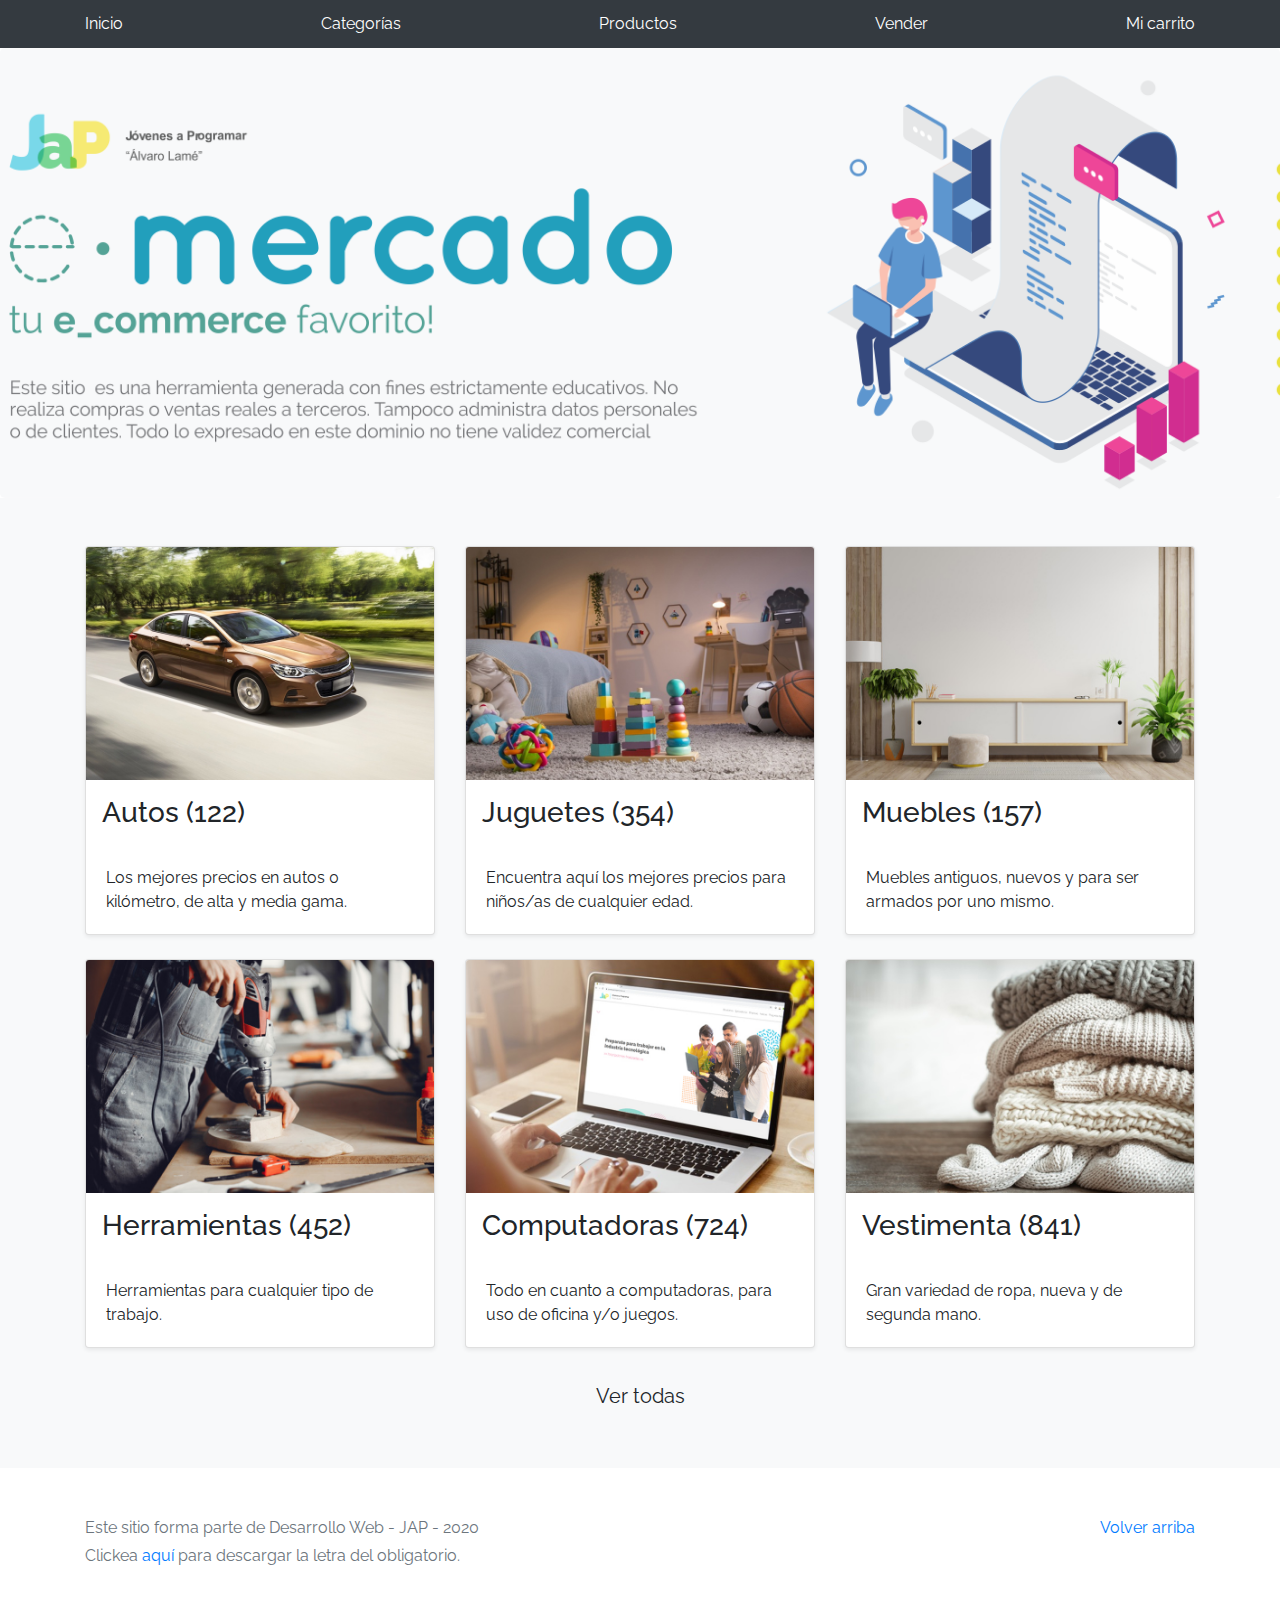
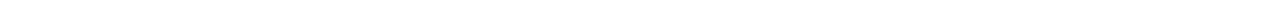
==== index.html @ 445aca76 "No mucho" ====
<!DOCTYPE html>
<!-- saved from url=(0049)https://getbootstrap.com/docs/4.3/examples/album/ -->
<html lang="en">
  <head>
    <meta http-equiv="Content-Type" content="text/html; charset=UTF-8">
    <meta name="viewport" content="width=device-width, initial-scale=1, shrink-to-fit=no">
    <meta name="description" content="">
    <title>eMercado - Todo lo que busques está aquí</title>

    <link rel="canonical" href="https://getbootstrap.com/docs/4.3/examples/album/">
    <link href="https://fonts.googleapis.com/css?family=Raleway:300,300i,400,400i,700,700i,900,900i" rel="stylesheet">
    <!-- Bootstrap core CSS -->
    <link href="css/bootstrap.min.css" rel="stylesheet">
    <link href="css/styles.css" rel="stylesheet">
    <script src="js/login.js"></script>
  </head>
  <body>
    <nav class="site-header sticky-top py-1 bg-dark">
      <div class="container d-flex flex-column flex-md-row justify-content-between">
        <a class="py-2 d-none d-md-inline-block" href="index.html">Inicio</a>
        <a class="py-2 d-none d-md-inline-block" href="categories.html">Categorías</a>
        <a class="py-2 d-none d-md-inline-block" href="products.html">Productos</a>
        <a class="py-2 d-none d-md-inline-block" href="sell.html">Vender</a>
        <a class="py-2 d-none d-md-inline-block" href="cart.html">Mi carrito</a>
      </div>
    </nav>
    <main role="main">
      <section class="jumbotron text-center">
        <div class="m-5">
          <h1></h1>
        </div>
      </section>
      <div class="album py-5 bg-light">
        <div class="container">
          <div class="row">
            <div class="col-md-4">
              <a href="categories.html" class="card mb-4 shadow-sm custom-card">
                <img class="bd-placeholder-img card-img-top"  src="img/cat1.jpg">
                <h3 class="m-3">Autos (122)</h3>
                <div class="card-body">
                  <p class="card-text">Los mejores precios en autos 0 kilómetro, de alta y media gama.</p>
                </div>
              </a>
            </div>
            <div class="col-md-4">
                <a href="categories.html" class="card mb-4 shadow-sm custom-card">
                  <img class="bd-placeholder-img card-img-top" src="img/cat2.jpg">
                  <h3 class="m-3">Juguetes (354)</h3>
                  <div class="card-body">
                    <p class="card-text">Encuentra aquí los mejores precios para niños/as de cualquier edad.</p>
                  </div>
                </a>
            </div>
            <div class="col-md-4">
                <a href="categories.html" class="card mb-4 shadow-sm custom-card">
                  <img class="bd-placeholder-img card-img-top" src="img/cat3.jpg">
                  <h3 class="m-3">Muebles (157)</h3>
                  <div class="card-body">
                    <p class="card-text">Muebles antiguos, nuevos y para ser armados por uno mismo.</p>
                  </div>
                </a>
            </div>
            <div class="col-md-4">
                <a href="categories.html" class="card mb-4 shadow-sm custom-card">
                  <img class="bd-placeholder-img card-img-top" src="img/cat4.jpg">
                  <h3 class="m-3">Herramientas (452)</h3>
                  <div class="card-body">
                    <p class="card-text">Herramientas para cualquier tipo de trabajo.</p>
                  </div>
                </a>
            </div>
            <div class="col-md-4">
                <a href="categories.html" class="card mb-4 shadow-sm custom-card">
                  <img class="bd-placeholder-img card-img-top" src="img/cat5.jpg">
                  <h3 class="m-3">Computadoras (724)</h3>
                  <div class="card-body">
                    <p class="card-text">Todo en cuanto a computadoras, para uso de oficina y/o juegos.</p>
                  </div>
                </a>
            </div>
            <div class="col-md-4">
                <a href="categories.html" class="card mb-4 shadow-sm custom-card">
                  <img class="bd-placeholder-img card-img-top" src="img/cat6.jpg">
                  <h3 class="m-3">Vestimenta (841)</h3>
                  <div class="card-body">
                    <p class="card-text">Gran variedad de ropa, nueva y de segunda mano.</p>
                  </div>
                </a>
            </div>
          </div>
          <div class="row">
              <a type="button" class="btn btn-light btn-lg btn-block" href="categories.html">Ver todas</a>
          </div>
        </div>
      </div>
    </main>
    <footer class="text-muted">
      <div class="container">
        <p class="float-right">
          <a href="#">Volver arriba</a>
        </p>
        <p>Este sitio forma parte de Desarrollo Web - JAP - 2020</p>
        <p>Clickea <a target="_blank" href="Letra.pdf">aquí</a> para descargar la letra del obligatorio.</p>
      </div>
    </footer>
    <script src="js/jquery-3.4.1.min.js"></script>
    <script src="js/bootstrap.bundle.min.js"></script>
    <script src="js/init.js"></script>
  </body>
</html>
---- css/styles.css ----
.jumbotron, .card-body, .container, .site-header{
    font-family: 'Raleway', serif !important;
}

.jumbotron .display-4{
    font-weight: bold;
}

.jumbotron {
  height: 50vh;
  padding: 5em inherit;
  margin-bottom: 0;
  background-color: #53C0FB;
  background: url('../img/cover_back.png');
  background-size: cover;
  background-position: center;
  background-repeat: no-repeat;
  color: black;
  font-weight: bold;
}

@media (min-width: 768px) {
  .jumbotron {
    padding-top: 6rem;
    padding-bottom: 6rem;
  }
}

.jumbotron p:last-child {
  margin-bottom: 0;
}

.jumbotron-heading {
  font-weight: 300;
}

.jumbotron .container {
  max-width: 40rem;
  background-color: rgba(255, 255, 255, 0.5);
  border-radius: 10px;
  text-shadow: 1px 1px 2px grey;
}

.jumbotron .lead{
  font-size: 38px;
}

footer {
  padding-top: 3rem;
  padding-bottom: 3rem;
}

footer p {
  margin-bottom: .25rem;
}

.site-header a {
  color: white;
  transition: ease-in-out color .15s;
}

.light-text {
  color: white;
}

.site-header .dropdown-menu a {
  color: black;
}

.dropzone{
  border: 2px dashed #0087F7;
  border-radius: 5px;
  background: white;
}

.alert{
  position: fixed;
  top:80px;
  width: 50%;
  left: 50%;
  transform: translate(-50%, 0);
}

.lds-ring {
  display: inline-block;
  position: relative;
  width: 64px;
  height: 64px;
  top:50%;
  left: 50%;
}
.lds-ring div {
  box-sizing: border-box;
  display: block;
  position: absolute;
  width: 51px;
  height: 51px;
  margin: 6px;
  border: 6px solid #fff;
  border-radius: 50%;
  animation: lds-ring 1.2s cubic-bezier(0.5, 0, 0.5, 1) infinite;
  border-color: #fff transparent transparent transparent;
}
.lds-ring div:nth-child(1) {
  animation-delay: -0.45s;
}
.lds-ring div:nth-child(2) {
  animation-delay: -0.3s;
}
.lds-ring div:nth-child(3) {
  animation-delay: -0.15s;
}
@keyframes lds-ring {
  0% {
    transform: rotate(0deg);
  }
  100% {
    transform: rotate(360deg);
  }
}

#spinner-wrapper{
  position: fixed;
  background-color: rgba(0,0,0,0.5);
  width:100%;
  height: 100%;
  top:0;
  left:0;
  z-index: 1021;
  display: none;
}

a.custom-card,
a.custom-card:hover {
  color: inherit;
  text-decoration: inherit;
}

.checked {
  color: orange;
}
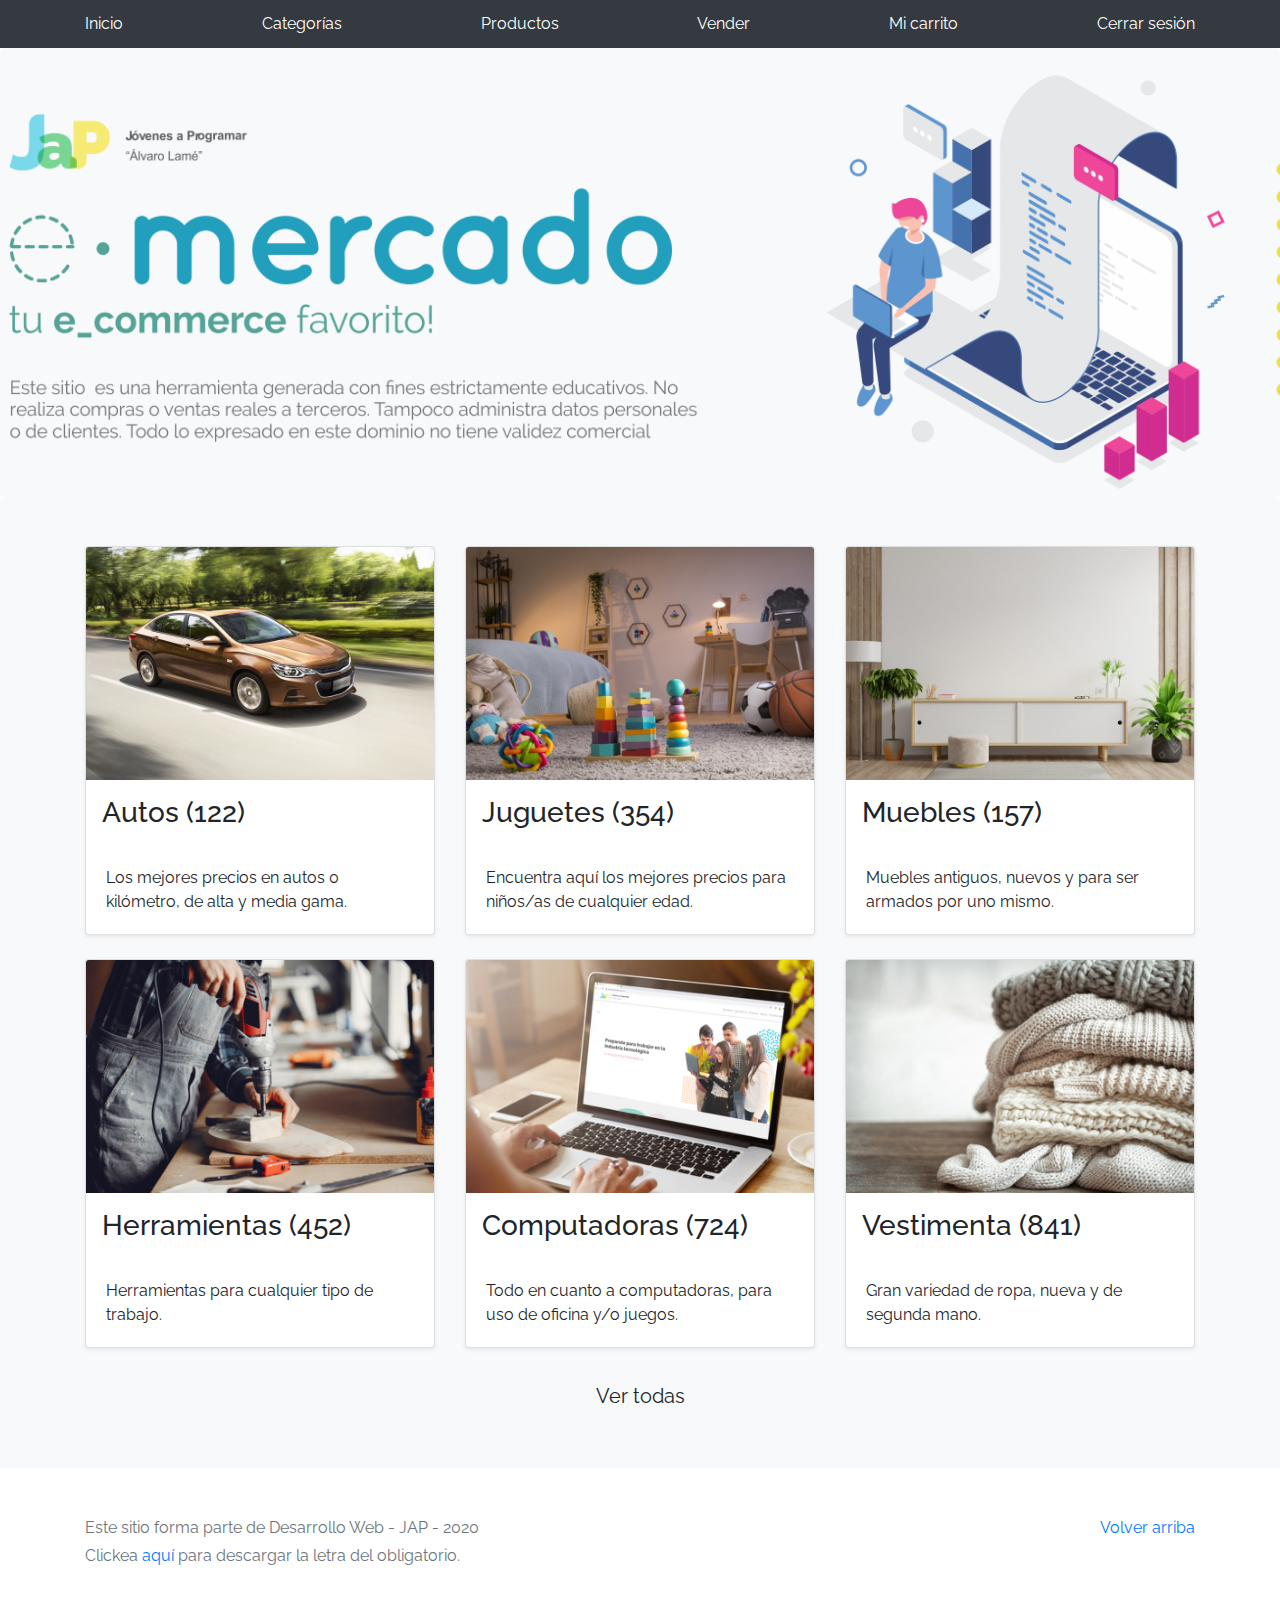
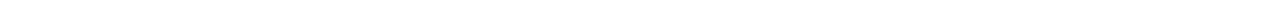
==== commit 158ec66c: "tremendo avance" ====
--- a/index.html
+++ b/index.html
@@ -6,13 +6,17 @@
     <meta name="viewport" content="width=device-width, initial-scale=1, shrink-to-fit=no">
     <meta name="description" content="">
     <title>eMercado - Todo lo que busques está aquí</title>
-
+    <script src="js/desconectar.js"></script>
     <link rel="canonical" href="https://getbootstrap.com/docs/4.3/examples/album/">
     <link href="https://fonts.googleapis.com/css?family=Raleway:300,300i,400,400i,700,700i,900,900i" rel="stylesheet">
     <!-- Bootstrap core CSS -->
     <link href="css/bootstrap.min.css" rel="stylesheet">
     <link href="css/styles.css" rel="stylesheet">
     <script src="js/login.js"></script>
+    <script>
+    let usuario = localStorage.getItem("usuario");
+    let sesion = sessionStorage.getItem("usuario");
+    </script>
   </head>
   <body>
     <nav class="site-header sticky-top py-1 bg-dark">
@@ -22,6 +26,7 @@
         <a class="py-2 d-none d-md-inline-block" href="products.html">Productos</a>
         <a class="py-2 d-none d-md-inline-block" href="sell.html">Vender</a>
         <a class="py-2 d-none d-md-inline-block" href="cart.html">Mi carrito</a>
+        <div class="py-2 d-none d-md-inline-block" id="desconectar" onclick="desconectar" style="color: white;">Cerrar sesión</div>
       </div>
     </nav>
     <main role="main">
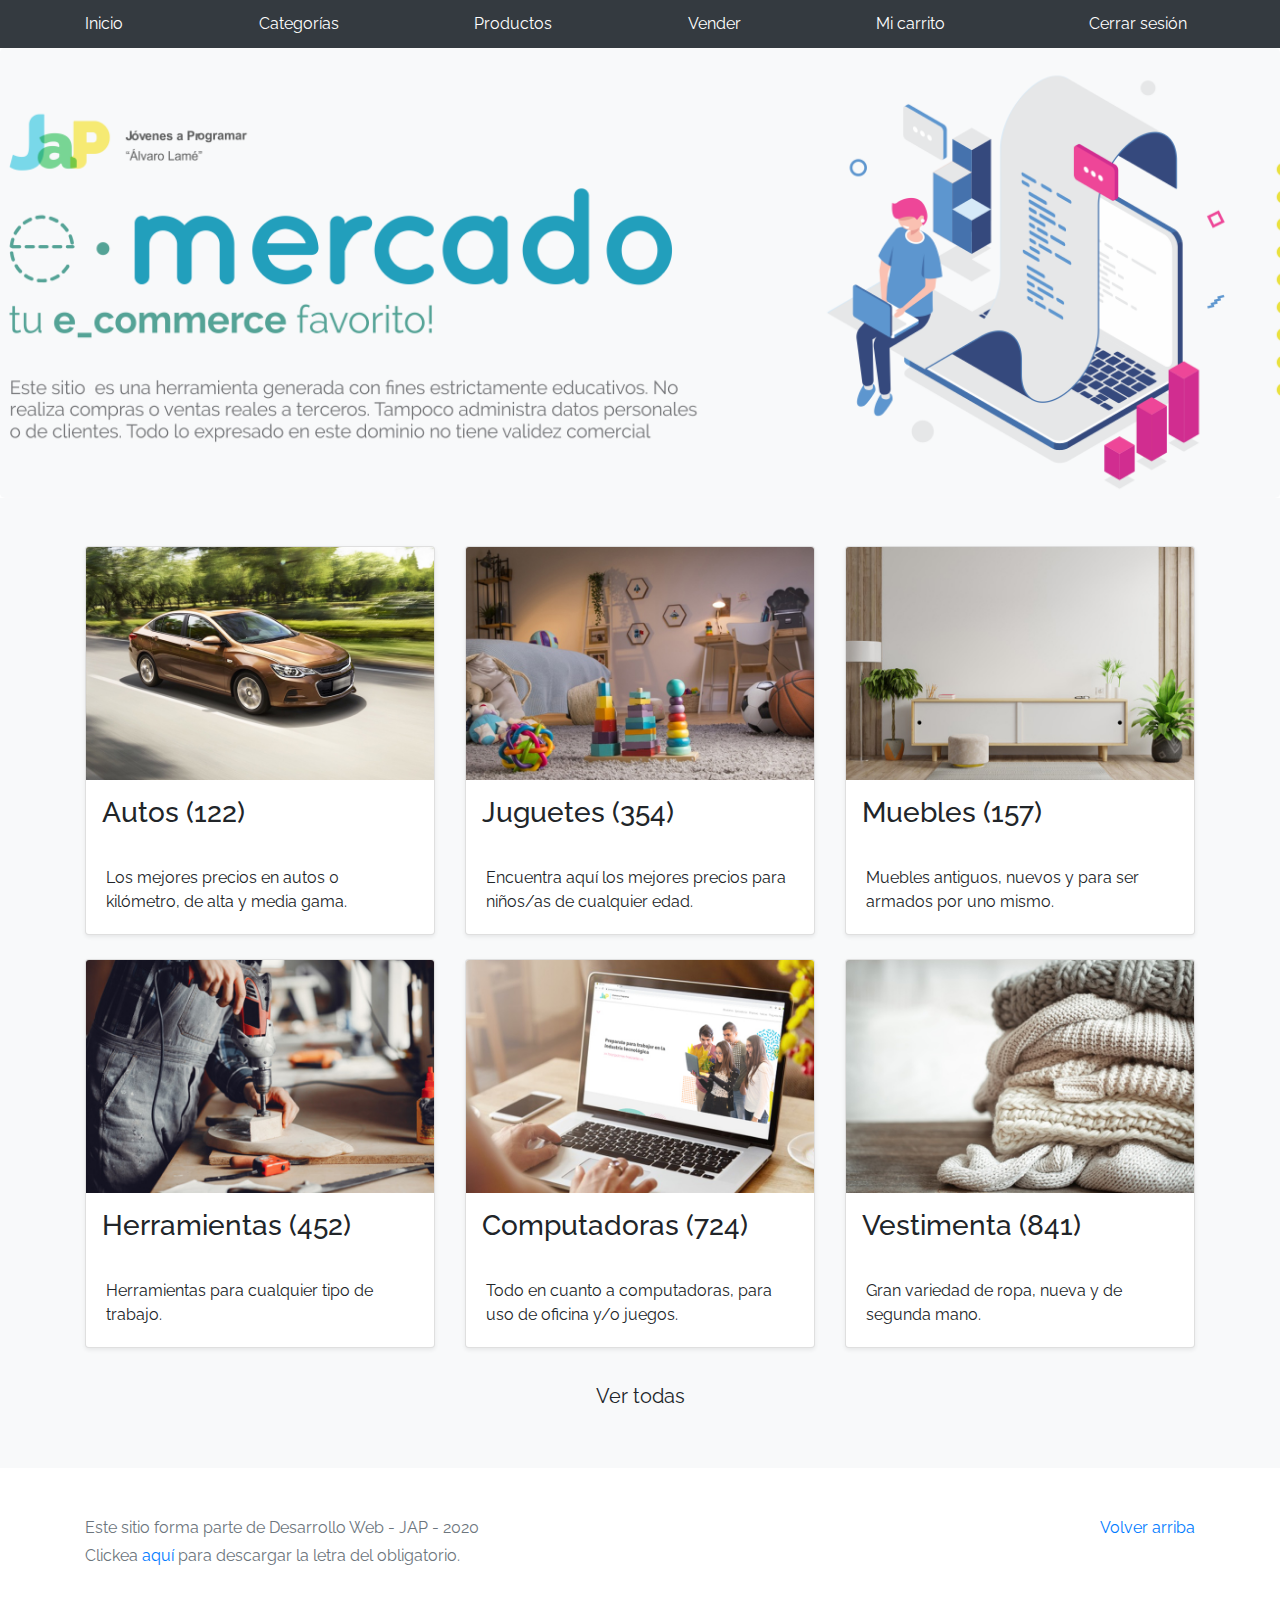
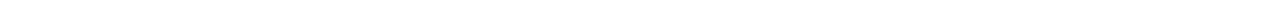
==== commit 0d303476: "termino inicio de sesion y cierre" ====
--- a/index.html
+++ b/index.html
@@ -17,6 +17,7 @@
     let usuario = localStorage.getItem("usuario");
     let sesion = sessionStorage.getItem("usuario");
     </script>
+    
   </head>
   <body>
     <nav class="site-header sticky-top py-1 bg-dark">
@@ -26,7 +27,7 @@
         <a class="py-2 d-none d-md-inline-block" href="products.html">Productos</a>
         <a class="py-2 d-none d-md-inline-block" href="sell.html">Vender</a>
         <a class="py-2 d-none d-md-inline-block" href="cart.html">Mi carrito</a>
-        <div class="py-2 d-none d-md-inline-block" id="desconectar" onclick="desconectar" style="color: white;">Cerrar sesión</div>
+        <input type="button" value="Cerrar sesión" id="desconectar" onclick="desconectar()" style="background-color: transparent; color: white; border-color: transparent;" >
       </div>
     </nav>
     <main role="main">
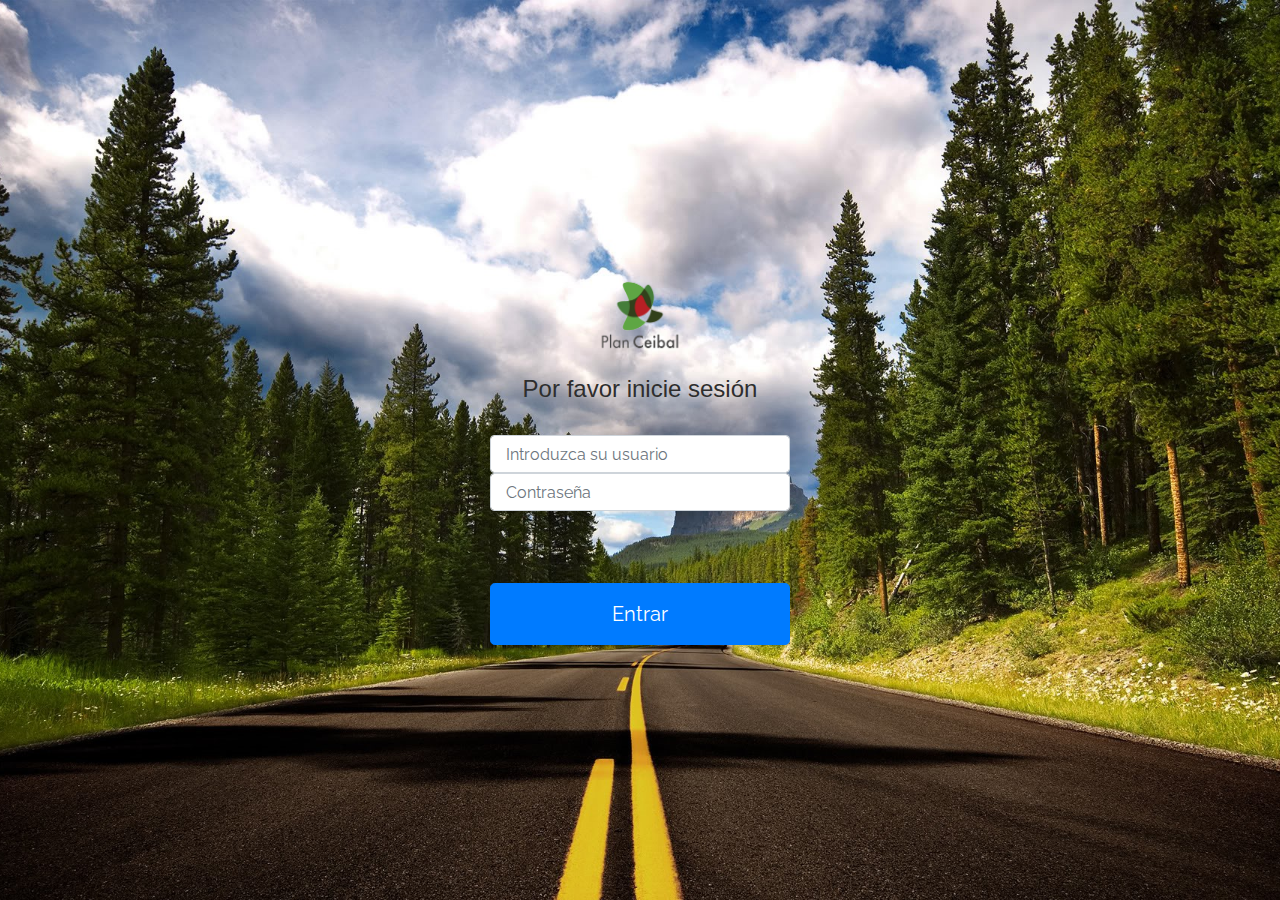
==== commit 84123e0f: "cambio de inicio" ====
--- a/index.html
+++ b/index.html
@@ -1,116 +1,90 @@
 <!DOCTYPE html>
 <!-- saved from url=(0049)https://getbootstrap.com/docs/4.3/examples/album/ -->
 <html lang="en">
-  <head>
-    <meta http-equiv="Content-Type" content="text/html; charset=UTF-8">
-    <meta name="viewport" content="width=device-width, initial-scale=1, shrink-to-fit=no">
-    <meta name="description" content="">
-    <title>eMercado - Todo lo que busques está aquí</title>
-    <script src="js/desconectar.js"></script>
-    <link rel="canonical" href="https://getbootstrap.com/docs/4.3/examples/album/">
-    <link href="https://fonts.googleapis.com/css?family=Raleway:300,300i,400,400i,700,700i,900,900i" rel="stylesheet">
-    <!-- Bootstrap core CSS -->
-    <link href="css/bootstrap.min.css" rel="stylesheet">
-    <link href="css/styles.css" rel="stylesheet">
-    <script src="js/login.js"></script>
-    <script>
-    let usuario = localStorage.getItem("usuario");
-    let sesion = sessionStorage.getItem("usuario");
-    </script>
+
+<head>
+  <meta http-equiv="Content-Type" content="text/html; charset=UTF-8">
+  <meta name="viewport" content="width=device-width, initial-scale=1, shrink-to-fit=no">
+  <meta name="description" content="">
+  <title>eMercado - Todo lo que busques está aquí</title>
+  
+    <meta name="google-signin-scope" content="profile email">
+    <meta name="google-signin-client_id" content="264632097992-q8jjmd4dpb8dl740jgt6r3pgcigdceqc.apps.googleusercontent.com">
+    <script src="https://apis.google.com/js/platform.js" async defer></script>
+  <link rel="canonical" href="https://getbootstrap.com/docs/4.3/examples/album/">
+  <link href="https://fonts.googleapis.com/css?family=Raleway:300,300i,400,400i,700,700i,900,900i" rel="stylesheet">
+  <!-- Bootstrap core CSS -->
+  <link href="css/bootstrap.min.css" rel="stylesheet">
+  <link href="css/styles.css" rel="stylesheet">
+  <script src="js/init.js"></script>
+  <script src="js/login.js"></script>
+  <script src="https://apis.google.com/js/platform.js" async defer></script>
+  <style>
+    html, body{
+      height: 100%;
+    }
+
+    body {
+      display: -ms-flexbox;
+      display: flex;
+      -ms-flex-align: center;
+      align-items: center;
+      padding-top: 40px;
+      padding-bottom: 40px;
+      background-image: url(img/fondo.jpg);
+      height: 100%;
+      background-position: center;
+      background-repeat: no-repeat;
+      background-size: cover;
+      font-family: Arial, Helvetica, sans-serif;
+    }
+
+    .signin {
+      width: 100%;
+      max-width: 300px;
+      padding: 15px;
+      margin: auto;
+    }
+    #submit{
+      width: 300px;
+      padding: 15px;
+      margin: auto;
+    }
+    .form-control{
+      width: 300px;
+      padding: 15px;
+      margin: auto;
+    }
+
+    .textoblanco{
+      font-family: Arial, Helvetica, sans-serif;
+      color: rgb(46, 46, 46);
+      font-size: x-large;
+    }
     
-  </head>
-  <body>
-    <nav class="site-header sticky-top py-1 bg-dark">
-      <div class="container d-flex flex-column flex-md-row justify-content-between">
-        <a class="py-2 d-none d-md-inline-block" href="index.html">Inicio</a>
-        <a class="py-2 d-none d-md-inline-block" href="categories.html">Categorías</a>
-        <a class="py-2 d-none d-md-inline-block" href="products.html">Productos</a>
-        <a class="py-2 d-none d-md-inline-block" href="sell.html">Vender</a>
-        <a class="py-2 d-none d-md-inline-block" href="cart.html">Mi carrito</a>
-        <input type="button" value="Cerrar sesión" id="desconectar" onclick="desconectar()" style="background-color: transparent; color: white; border-color: transparent;" >
-      </div>
-    </nav>
-    <main role="main">
-      <section class="jumbotron text-center">
-        <div class="m-5">
-          <h1></h1>
-        </div>
-      </section>
-      <div class="album py-5 bg-light">
-        <div class="container">
-          <div class="row">
-            <div class="col-md-4">
-              <a href="categories.html" class="card mb-4 shadow-sm custom-card">
-                <img class="bd-placeholder-img card-img-top"  src="img/cat1.jpg">
-                <h3 class="m-3">Autos (122)</h3>
-                <div class="card-body">
-                  <p class="card-text">Los mejores precios en autos 0 kilómetro, de alta y media gama.</p>
-                </div>
-              </a>
-            </div>
-            <div class="col-md-4">
-                <a href="categories.html" class="card mb-4 shadow-sm custom-card">
-                  <img class="bd-placeholder-img card-img-top" src="img/cat2.jpg">
-                  <h3 class="m-3">Juguetes (354)</h3>
-                  <div class="card-body">
-                    <p class="card-text">Encuentra aquí los mejores precios para niños/as de cualquier edad.</p>
-                  </div>
-                </a>
-            </div>
-            <div class="col-md-4">
-                <a href="categories.html" class="card mb-4 shadow-sm custom-card">
-                  <img class="bd-placeholder-img card-img-top" src="img/cat3.jpg">
-                  <h3 class="m-3">Muebles (157)</h3>
-                  <div class="card-body">
-                    <p class="card-text">Muebles antiguos, nuevos y para ser armados por uno mismo.</p>
-                  </div>
-                </a>
-            </div>
-            <div class="col-md-4">
-                <a href="categories.html" class="card mb-4 shadow-sm custom-card">
-                  <img class="bd-placeholder-img card-img-top" src="img/cat4.jpg">
-                  <h3 class="m-3">Herramientas (452)</h3>
-                  <div class="card-body">
-                    <p class="card-text">Herramientas para cualquier tipo de trabajo.</p>
-                  </div>
-                </a>
-            </div>
-            <div class="col-md-4">
-                <a href="categories.html" class="card mb-4 shadow-sm custom-card">
-                  <img class="bd-placeholder-img card-img-top" src="img/cat5.jpg">
-                  <h3 class="m-3">Computadoras (724)</h3>
-                  <div class="card-body">
-                    <p class="card-text">Todo en cuanto a computadoras, para uso de oficina y/o juegos.</p>
-                  </div>
-                </a>
-            </div>
-            <div class="col-md-4">
-                <a href="categories.html" class="card mb-4 shadow-sm custom-card">
-                  <img class="bd-placeholder-img card-img-top" src="img/cat6.jpg">
-                  <h3 class="m-3">Vestimenta (841)</h3>
-                  <div class="card-body">
-                    <p class="card-text">Gran variedad de ropa, nueva y de segunda mano.</p>
-                  </div>
-                </a>
-            </div>
-          </div>
-          <div class="row">
-              <a type="button" class="btn btn-light btn-lg btn-block" href="categories.html">Ver todas</a>
-          </div>
-        </div>
-      </div>
-    </main>
-    <footer class="text-muted">
-      <div class="container">
-        <p class="float-right">
-          <a href="#">Volver arriba</a>
-        </p>
-        <p>Este sitio forma parte de Desarrollo Web - JAP - 2020</p>
-        <p>Clickea <a target="_blank" href="Letra.pdf">aquí</a> para descargar la letra del obligatorio.</p>
-      </div>
-    </footer>
-    <script src="js/jquery-3.4.1.min.js"></script>
-    <script src="js/bootstrap.bundle.min.js"></script>
-    <script src="js/init.js"></script>
-  </body>
-</html>+
+  </style>
+</head>
+
+<body class="text-center"> 
+  
+  <div class="container p-5">
+    <img src="img/plan.png" width="120" height="120"><br>
+    <h1 class="textoblanco">Por favor inicie sesión</h1><br>
+    <div id="dato" style="position: relative; width:auto; top: 0;" >
+      <input type="text" id="usuario" placeholder="Introduzca su usuario" class="form-control" >
+      
+      <input type="password" id="contraseña" placeholder="Contraseña" class="form-control">
+        <br><br>
+        <div class="g-signin2" data-onsuccess="onSignIn" data-theme="dark"></div><br>  
+      <button id="submit" onclick="verificar(usuario.value,contraseña.value)" class="btn btn-lg btn-primary btn-block">Entrar</button>
+  </div>
+  </div>
+
+  
+</body>
+
+</html>
+
+  
+    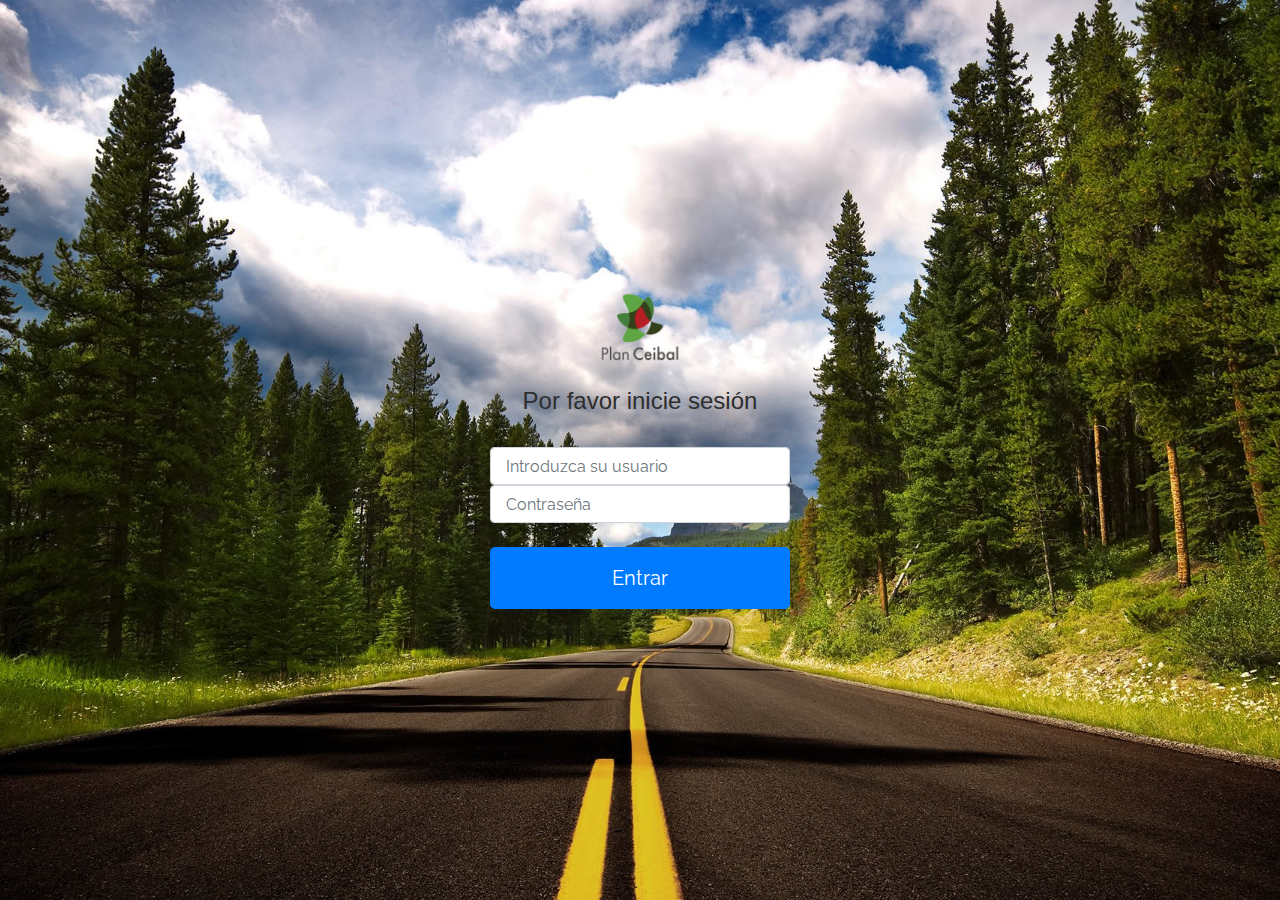
==== commit 8089a97e: "terminado el inicio de sesion" ====
--- a/index.html
+++ b/index.html
@@ -7,10 +7,10 @@
   <meta name="viewport" content="width=device-width, initial-scale=1, shrink-to-fit=no">
   <meta name="description" content="">
   <title>eMercado - Todo lo que busques está aquí</title>
-  
-    <meta name="google-signin-scope" content="profile email">
+  <meta name="google-signin-scope" content="profile email">
     <meta name="google-signin-client_id" content="264632097992-q8jjmd4dpb8dl740jgt6r3pgcigdceqc.apps.googleusercontent.com">
-    <script src="https://apis.google.com/js/platform.js" async defer></script>
+    <script src="https://apis.google.com/js/platform.js?onload=onLoad" async defer></script>
+    
   <link rel="canonical" href="https://getbootstrap.com/docs/4.3/examples/album/">
   <link href="https://fonts.googleapis.com/css?family=Raleway:300,300i,400,400i,700,700i,900,900i" rel="stylesheet">
   <!-- Bootstrap core CSS -->
@@ -75,12 +75,15 @@
       <input type="text" id="usuario" placeholder="Introduzca su usuario" class="form-control" >
       
       <input type="password" id="contraseña" placeholder="Contraseña" class="form-control">
-        <br><br>
-        <div class="g-signin2" data-onsuccess="onSignIn" data-theme="dark"></div><br>  
+        <br>
+         
       <button id="submit" onclick="verificar(usuario.value,contraseña.value)" class="btn btn-lg btn-primary btn-block">Entrar</button>
+      
+    </div><br>
+   <center> <div class="g-signin2"  data-onsuccess="onSignIn" data-theme="dark"></div></center>
   </div>
-  </div>
-
+  
+  
   
 </body>
 
